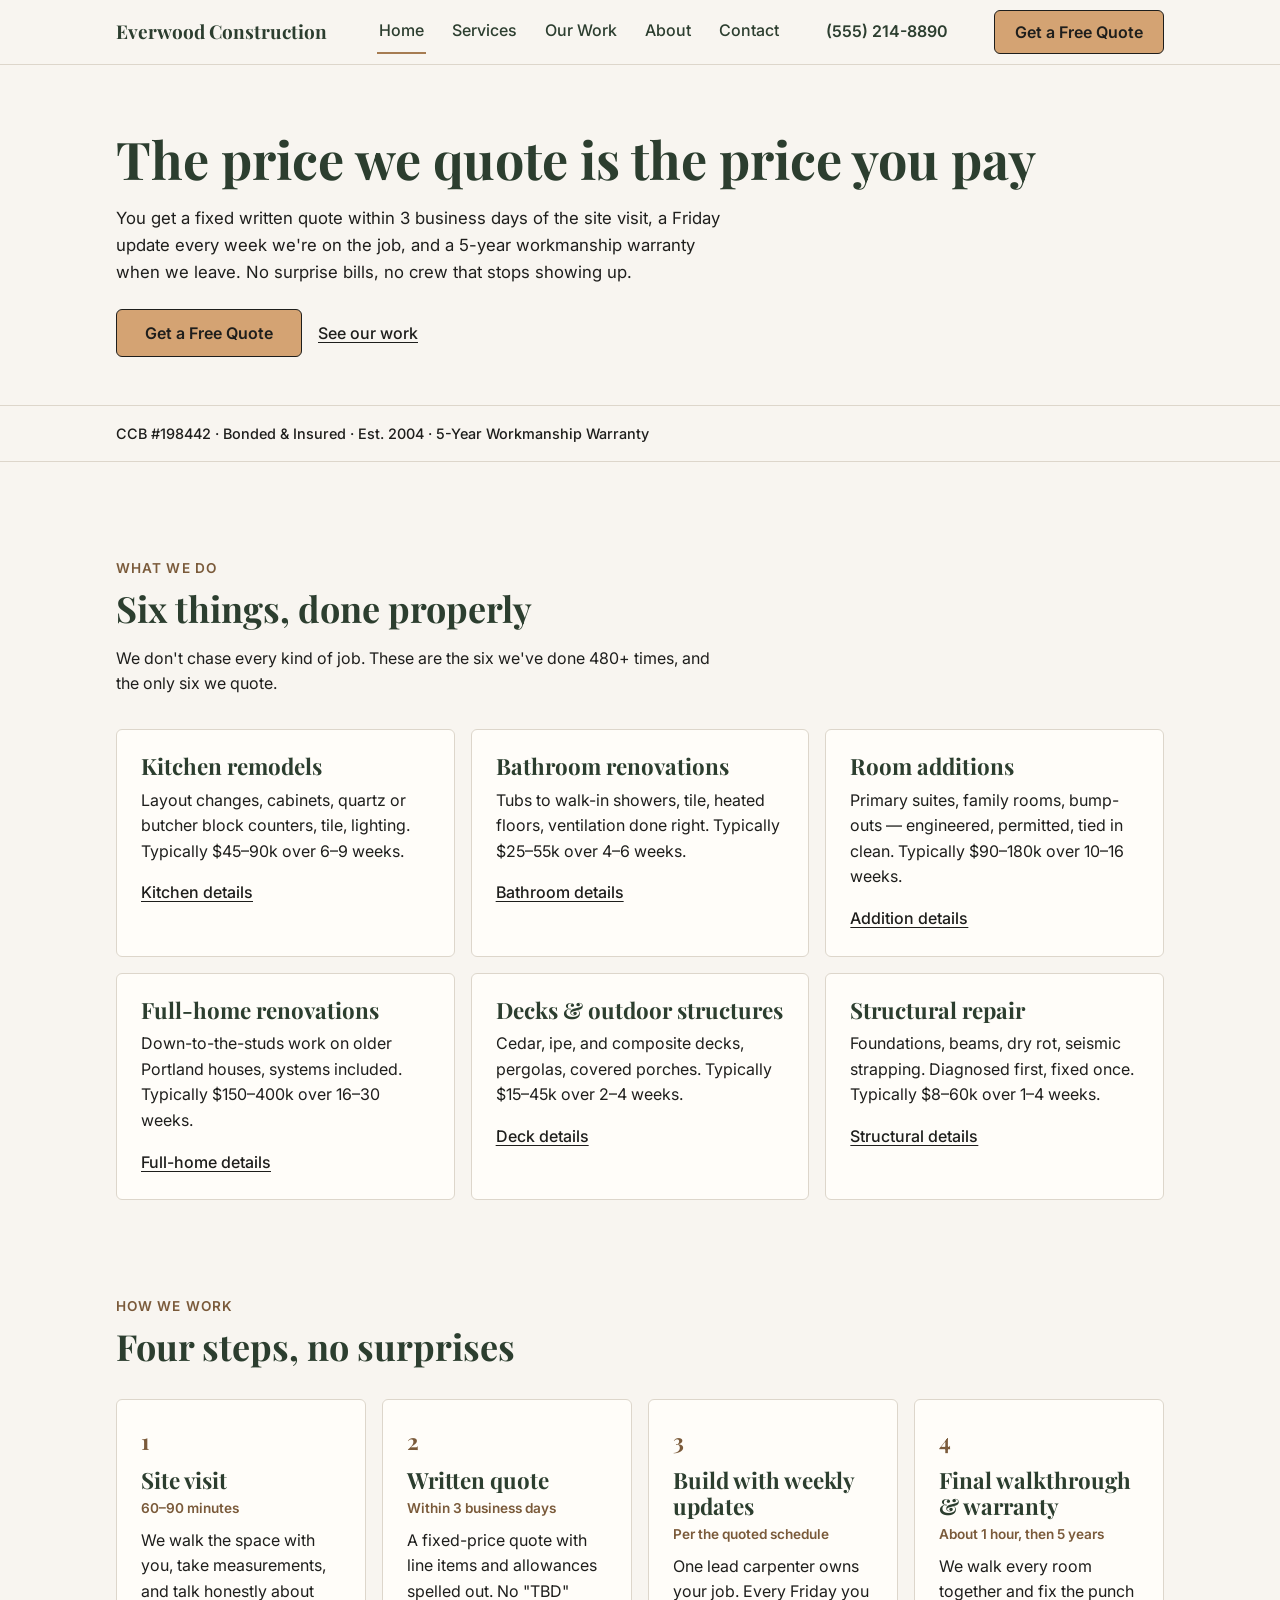
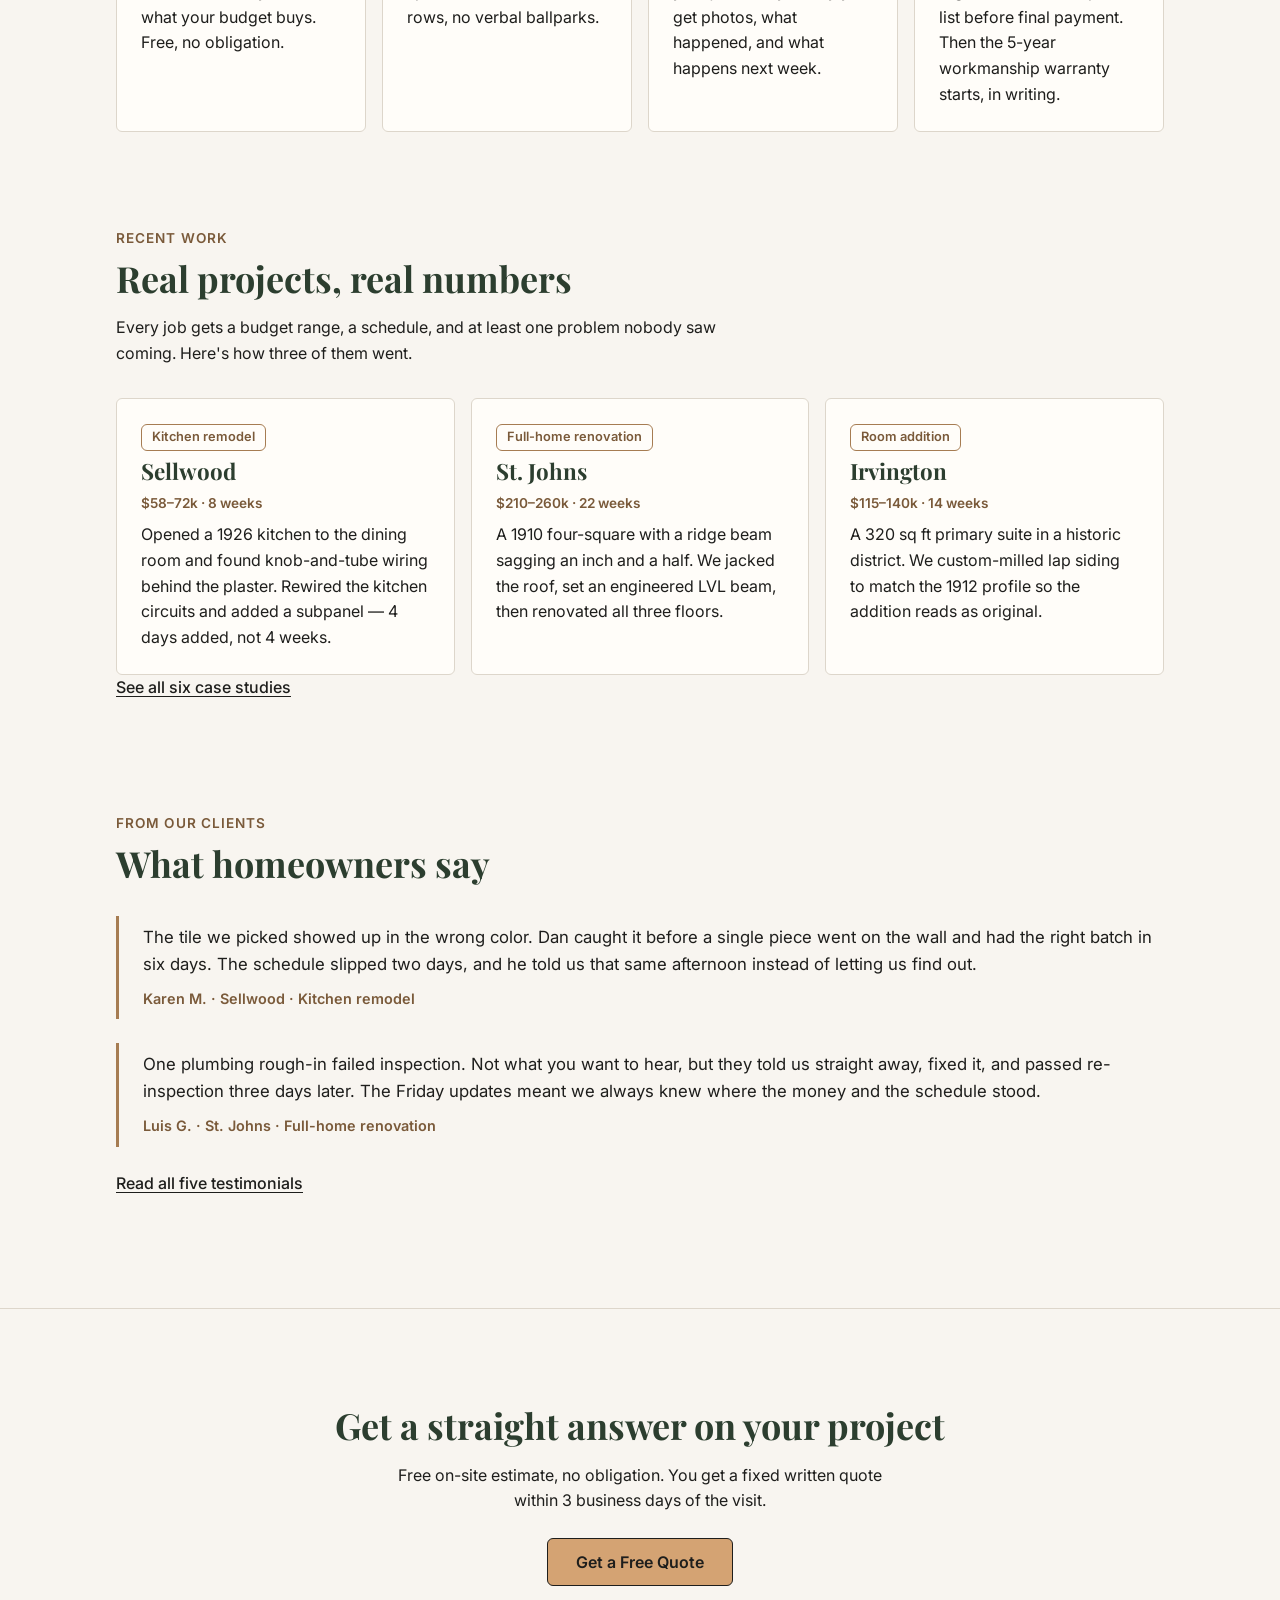
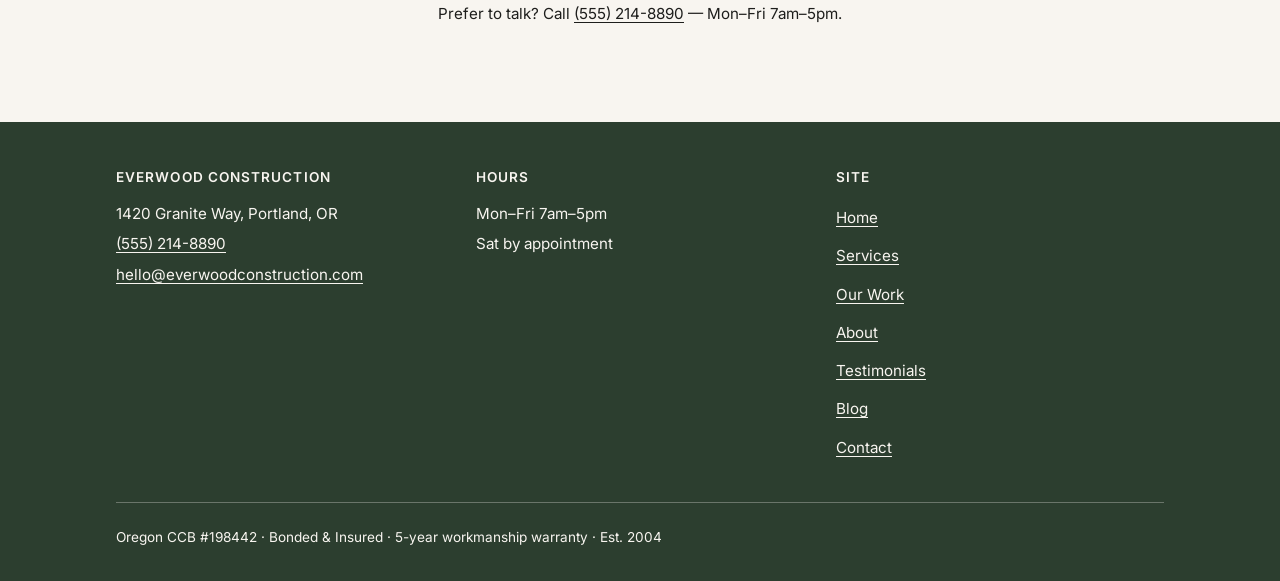
==== index.html @ 276d48b6 "Everwood Construction static site: 7 pages, design system CSS, shared JS Co-Authored-By: Claude Fabl" ====
<!DOCTYPE html>
<html lang="en">
<head>
  <meta charset="utf-8">
  <meta name="viewport" content="width=device-width, initial-scale=1">
  <title>Everwood Construction — Remodeling &amp; Renovation, Portland OR</title>
  <meta name="description" content="Everwood Construction remodels kitchens, bathrooms, and whole homes in Portland, OR. Est. 2004, CCB #198442, 480+ projects. Free on-site estimate, written quote in 3 business days.">
  <link rel="preconnect" href="https://fonts.googleapis.com">
  <link rel="preconnect" href="https://fonts.gstatic.com" crossorigin>
  <link href="https://fonts.googleapis.com/css2?family=Inter:wght@400;500;600&family=Playfair+Display:wght@700&display=swap" rel="stylesheet">
  <link rel="stylesheet" href="css/main.css">
  <script src="js/main.js" defer></script>
</head>
<body>
  <header class="site-header">
    <div class="container">
      <a class="wordmark" href="index.html" aria-label="Everwood Construction — home">
        <svg width="215" height="24" viewBox="0 0 215 24" aria-hidden="true" focusable="false"><text x="0" y="19" font-family="'Playfair Display', Georgia, serif" font-size="19" font-weight="700" fill="#2C3E2F">Everwood Construction</text></svg>
      </a>
      <nav class="main-nav" aria-label="Main">
        <a href="index.html">Home</a>
        <a href="services.html">Services</a>
        <a href="projects.html">Our Work</a>
        <a href="about.html">About</a>
        <a href="contact.html">Contact</a>
      </nav>
      <a class="header-phone" href="tel:+15552148890">(555) 214-8890</a>
      <a class="btn-primary header-cta" href="contact.html">Get a Free Quote</a>
      <button class="nav-toggle" type="button" aria-expanded="false" aria-controls="drawer" aria-label="Open menu">
        <svg width="20" height="20" viewBox="0 0 20 20" aria-hidden="true" focusable="false"><path d="M2 4h16M2 10h16M2 16h16" stroke="currentColor" stroke-width="2"/></svg>
      </button>
    </div>
    <div class="drawer" id="drawer">
      <div class="drawer-top">
        <button class="drawer-close" type="button" aria-label="Close menu">
          <svg width="20" height="20" viewBox="0 0 20 20" aria-hidden="true" focusable="false"><path d="M4 4l12 12M16 4L4 16" stroke="currentColor" stroke-width="2"/></svg>
        </button>
      </div>
      <nav aria-label="Menu">
        <a href="index.html">Home</a>
        <a href="services.html">Services</a>
        <a href="projects.html">Our Work</a>
        <a href="about.html">About</a>
        <a href="contact.html">Contact</a>
      </nav>
      <a class="drawer-phone" href="tel:+15552148890">Call (555) 214-8890</a>
    </div>
  </header>
  <main>
    <section class="hero">
      <div class="container">
        <h1>The price we quote is the price you pay</h1>
        <p>You get a fixed written quote within 3 business days of the site visit, a Friday update every week we're on the job, and a 5-year workmanship warranty when we leave. No surprise bills, no crew that stops showing up.</p>
        <div class="hero-actions">
          <a class="btn-primary" href="contact.html">Get a Free Quote</a>
          <a class="text-link" href="projects.html">See our work</a>
        </div>
      </div>
    </section>
    <div class="trust-bar">
      <div class="container">CCB #198442 · Bonded &amp; Insured · Est. 2004 · 5-Year Workmanship Warranty</div>
    </div>
    <section class="section">
      <div class="container">
        <div class="section-header">
          <span class="kicker">What we do</span>
          <h2>Six things, done properly</h2>
          <p>We don't chase every kind of job. These are the six we've done 480+ times, and the only six we quote.</p>
        </div>
        <div class="grid grid-3 fade-up">
          <div class="card">
            <h3>Kitchen remodels</h3>
            <p>Layout changes, cabinets, quartz or butcher block counters, tile, lighting. Typically $45–90k over 6–9 weeks.</p>
            <p><a class="text-link" href="services.html#kitchens">Kitchen details</a></p>
          </div>
          <div class="card">
            <h3>Bathroom renovations</h3>
            <p>Tubs to walk-in showers, tile, heated floors, ventilation done right. Typically $25–55k over 4–6 weeks.</p>
            <p><a class="text-link" href="services.html#bathrooms">Bathroom details</a></p>
          </div>
          <div class="card">
            <h3>Room additions</h3>
            <p>Primary suites, family rooms, bump-outs — engineered, permitted, tied in clean. Typically $90–180k over 10–16 weeks.</p>
            <p><a class="text-link" href="services.html#additions">Addition details</a></p>
          </div>
          <div class="card">
            <h3>Full-home renovations</h3>
            <p>Down-to-the-studs work on older Portland houses, systems included. Typically $150–400k over 16–30 weeks.</p>
            <p><a class="text-link" href="services.html#full-home">Full-home details</a></p>
          </div>
          <div class="card">
            <h3>Decks &amp; outdoor structures</h3>
            <p>Cedar, ipe, and composite decks, pergolas, covered porches. Typically $15–45k over 2–4 weeks.</p>
            <p><a class="text-link" href="services.html#decks">Deck details</a></p>
          </div>
          <div class="card">
            <h3>Structural repair</h3>
            <p>Foundations, beams, dry rot, seismic strapping. Diagnosed first, fixed once. Typically $8–60k over 1–4 weeks.</p>
            <p><a class="text-link" href="services.html#structural">Structural details</a></p>
          </div>
        </div>
      </div>
    </section>
    <section class="section">
      <div class="container">
        <div class="section-header">
          <span class="kicker">How we work</span>
          <h2>Four steps, no surprises</h2>
        </div>
        <ol class="steps fade-up">
          <li>
            <h3>Site visit</h3>
            <span class="timeframe">60–90 minutes</span>
            <p>We walk the space with you, take measurements, and talk honestly about what your budget buys. Free, no obligation.</p>
          </li>
          <li>
            <h3>Written quote</h3>
            <span class="timeframe">Within 3 business days</span>
            <p>A fixed-price quote with line items and allowances spelled out. No "TBD" rows, no verbal ballparks.</p>
          </li>
          <li>
            <h3>Build with weekly updates</h3>
            <span class="timeframe">Per the quoted schedule</span>
            <p>One lead carpenter owns your job. Every Friday you get photos, what happened, and what happens next week.</p>
          </li>
          <li>
            <h3>Final walkthrough &amp; warranty</h3>
            <span class="timeframe">About 1 hour, then 5 years</span>
            <p>We walk every room together and fix the punch list before final payment. Then the 5-year workmanship warranty starts, in writing.</p>
          </li>
        </ol>
      </div>
    </section>
    <section class="section">
      <div class="container">
        <div class="section-header">
          <span class="kicker">Recent work</span>
          <h2>Real projects, real numbers</h2>
          <p>Every job gets a budget range, a schedule, and at least one problem nobody saw coming. Here's how three of them went.</p>
        </div>
        <div class="grid grid-3 fade-up">
          <div class="card">
            <span class="tag">Kitchen remodel</span>
            <h3>Sellwood</h3>
            <p class="meta">$58–72k · 8 weeks</p>
            <p>Opened a 1926 kitchen to the dining room and found knob-and-tube wiring behind the plaster. Rewired the kitchen circuits and added a subpanel — 4 days added, not 4 weeks.</p>
          </div>
          <div class="card">
            <span class="tag">Full-home renovation</span>
            <h3>St. Johns</h3>
            <p class="meta">$210–260k · 22 weeks</p>
            <p>A 1910 four-square with a ridge beam sagging an inch and a half. We jacked the roof, set an engineered LVL beam, then renovated all three floors.</p>
          </div>
          <div class="card">
            <span class="tag">Room addition</span>
            <h3>Irvington</h3>
            <p class="meta">$115–140k · 14 weeks</p>
            <p>A 320 sq ft primary suite in a historic district. We custom-milled lap siding to match the 1912 profile so the addition reads as original.</p>
          </div>
        </div>
        <p><a class="text-link" href="projects.html">See all six case studies</a></p>
      </div>
    </section>
    <section class="section">
      <div class="container">
        <div class="section-header">
          <span class="kicker">From our clients</span>
          <h2>What homeowners say</h2>
        </div>
        <div class="fade-up">
          <div class="testimonial">
            <blockquote>The tile we picked showed up in the wrong color. Dan caught it before a single piece went on the wall and had the right batch in six days. The schedule slipped two days, and he told us that same afternoon instead of letting us find out.</blockquote>
            <cite>Karen M. · Sellwood · Kitchen remodel</cite>
          </div>
          <div class="testimonial">
            <blockquote>One plumbing rough-in failed inspection. Not what you want to hear, but they told us straight away, fixed it, and passed re-inspection three days later. The Friday updates meant we always knew where the money and the schedule stood.</blockquote>
            <cite>Luis G. · St. Johns · Full-home renovation</cite>
          </div>
        </div>
        <p><a class="text-link" href="testimonials.html">Read all five testimonials</a></p>
      </div>
    </section>
    <section class="quote-cta">
      <div class="container">
        <h2>Get a straight answer on your project</h2>
        <p>Free on-site estimate, no obligation. You get a fixed written quote within 3 business days of the visit.</p>
        <a class="btn-primary" href="contact.html">Get a Free Quote</a>
        <span class="phone-alt">Prefer to talk? Call <a href="tel:+15552148890">(555) 214-8890</a> — Mon–Fri 7am–5pm.</span>
      </div>
    </section>
  </main>
  <div class="action-bar">
    <a href="tel:+15552148890">Call (555) 214-8890</a>
    <a href="contact.html">Free Quote</a>
  </div>
  <footer class="site-footer">
    <div class="container">
      <div class="footer-grid">
        <div>
          <h2>Everwood Construction</h2>
          <ul>
            <li>1420 Granite Way, Portland, OR</li>
            <li><a href="tel:+15552148890">(555) 214-8890</a></li>
            <li><a href="mailto:hello@everwoodconstruction.com">hello@everwoodconstruction.com</a></li>
          </ul>
        </div>
        <div>
          <h2>Hours</h2>
          <ul>
            <li>Mon–Fri 7am–5pm</li>
            <li>Sat by appointment</li>
          </ul>
        </div>
        <nav aria-label="Footer">
          <h2>Site</h2>
          <ul>
            <li><a href="index.html">Home</a></li>
            <li><a href="services.html">Services</a></li>
            <li><a href="projects.html">Our Work</a></li>
            <li><a href="about.html">About</a></li>
            <li><a href="testimonials.html">Testimonials</a></li>
            <li><a href="blog.html">Blog</a></li>
            <li><a href="contact.html">Contact</a></li>
          </ul>
        </nav>
      </div>
      <div class="footer-legal">
        <p>Oregon CCB #198442 · Bonded &amp; Insured · 5-year workmanship warranty · Est. 2004</p>
      </div>
    </div>
  </footer>
</body>
</html>
---- css/main.css ----
/* Everwood Construction — design system
   Mobile-first. Base styles target small screens; min-width queries enhance upward. */

:root {
  --bg: #F8F5F0;
  --ink: #1E1E1C;
  --green: #2C3E2F;
  --sand: #D4A373;        /* primary CTA button only */
  --taupe: #A67C52;       /* small accents: rules, tags, hover */
  --taupe-dark: #7A5A3A;  /* taupe darkened for text-size accents (4.5:1 on bg) */
  --line: #DDD6CB;

  --space-1: 8px;
  --space-2: 16px;
  --space-3: 24px;
  --space-4: 32px;
  --space-5: 40px;
  --space-6: 48px;
  --space-7: 64px;
  --space-8: 96px;

  --font-body: "Inter", -apple-system, BlinkMacSystemFont, "Segoe UI", Roboto, Arial, sans-serif;
  --font-head: "Playfair Display", Georgia, "Times New Roman", serif;

  --max-width: 1080px;
  --header-h: 64px;
  --actionbar-h: 56px;
  --radius: 6px;
}

*,
*::before,
*::after { box-sizing: border-box; }

html {
  -webkit-text-size-adjust: 100%;
}

body {
  margin: 0;
  background: var(--bg);
  color: var(--ink);
  font-family: var(--font-body);
  font-size: 1rem;
  line-height: 1.6;
  /* Reserve space for the mobile action bar so it never covers content. */
  padding-bottom: var(--actionbar-h);
}

h1, h2, h3 {
  font-family: var(--font-head);
  font-weight: 700;
  color: var(--green);
  line-height: 1.15;
  margin: 0 0 var(--space-2);
}

h1 { font-size: clamp(1.9rem, 5.5vw + 0.5rem, 3.25rem); }
h2 { font-size: clamp(1.5rem, 3vw + 0.5rem, 2.25rem); }
h3 { font-size: clamp(1.15rem, 1.5vw + 0.5rem, 1.4rem); }

p { margin: 0 0 var(--space-2); }

a {
  color: var(--ink);
  text-decoration: underline;
  text-underline-offset: 3px;
}

a:hover { color: var(--taupe-dark); }

:focus-visible {
  outline: 3px solid var(--green);
  outline-offset: 2px;
}

ul { margin: 0 0 var(--space-2); padding-left: 1.2em; }

/* ---------- Layout ---------- */

.container {
  max-width: var(--max-width);
  margin: 0 auto;
  padding: 0 var(--space-2);
}

.section {
  padding: var(--space-7) 0;
}

.section + .section { padding-top: 0; }

.section-header {
  margin-bottom: var(--space-4);
}

.section-header .kicker {
  display: block;
  font-size: 0.85rem;
  font-weight: 600;
  letter-spacing: 0.08em;
  text-transform: uppercase;
  color: var(--taupe-dark);
  margin-bottom: var(--space-1);
}

.section-header p {
  max-width: 60ch;
  margin-bottom: 0;
}

.page-intro {
  padding: var(--space-6) 0 var(--space-5);
  border-bottom: 1px solid var(--line);
}

.page-intro p {
  margin: 0;
  max-width: 60ch;
}

/* ---------- Buttons & links ---------- */

/* The one primary CTA style sitewide. Sand appears here and nowhere else. */
.btn-primary {
  display: inline-block;
  background: var(--sand);
  color: var(--ink);
  font-family: var(--font-body);
  font-size: 1rem;
  font-weight: 600;
  line-height: 1;
  text-decoration: none;
  border: 1px solid var(--ink);
  border-radius: var(--radius);
  padding: 15px 28px;
  white-space: nowrap;
  cursor: pointer;
}

.btn-primary:hover {
  color: var(--ink);
  filter: brightness(0.94);
}

/* Secondary actions are plain underlined text links. */
.text-link {
  font-weight: 500;
  text-decoration: underline;
  text-underline-offset: 3px;
}

/* ---------- Header ---------- */

.site-header {
  position: sticky;
  top: 0;
  z-index: 40;
  background: var(--bg);
  border-bottom: 1px solid var(--line);
}

.site-header .container {
  display: flex;
  align-items: center;
  justify-content: space-between;
  gap: var(--space-2);
  min-height: var(--header-h);
}

.wordmark {
  display: inline-flex;
  align-items: center;
  min-height: 44px;
  text-decoration: none;
}

.wordmark svg { display: block; width: 172px; height: auto; }

.header-phone { display: none; }

.header-cta { display: none; }

.main-nav { display: none; }

.nav-toggle {
  display: inline-flex;
  align-items: center;
  justify-content: center;
  width: 44px;
  height: 44px;
  background: none;
  border: 1px solid var(--line);
  border-radius: var(--radius);
  cursor: pointer;
  color: var(--green);
}

/* ---------- Mobile drawer ---------- */

.drawer {
  position: fixed;
  inset: 0;
  z-index: 50;
  background: var(--green);
  display: flex;
  flex-direction: column;
  padding: var(--space-3) var(--space-2);
  transform: translateX(100%);
  transition: transform 0.25s ease;
  visibility: hidden;
}

.drawer.open {
  transform: translateX(0);
  visibility: visible;
}

.drawer-top {
  display: flex;
  justify-content: flex-end;
}

.drawer-close {
  display: inline-flex;
  align-items: center;
  justify-content: center;
  width: 44px;
  height: 44px;
  background: none;
  border: 1px solid rgba(248, 245, 240, 0.4);
  border-radius: var(--radius);
  color: var(--bg);
  cursor: pointer;
}

.drawer nav {
  flex: 1;
  display: flex;
  flex-direction: column;
  justify-content: center;
  gap: var(--space-1);
}

.drawer nav a {
  color: var(--bg);
  font-family: var(--font-head);
  font-size: 1.5rem;
  text-decoration: none;
  padding: var(--space-1) 0;
  min-height: 44px;
  display: flex;
  align-items: center;
}

.drawer nav a[aria-current="page"] {
  text-decoration: underline;
  text-underline-offset: 6px;
}

.drawer-phone {
  color: var(--bg);
  font-weight: 600;
  text-decoration: none;
  padding: var(--space-2) 0;
  min-height: 44px;
  display: flex;
  align-items: center;
  border-top: 1px solid rgba(248, 245, 240, 0.3);
}

/* ---------- Sticky bottom action bar (mobile only) ---------- */

.action-bar {
  position: fixed;
  left: 0;
  right: 0;
  bottom: 0;
  z-index: 40;
  height: var(--actionbar-h);
  display: flex;
  background: var(--green);
  border-top: 1px solid var(--line);
}

.action-bar a {
  flex: 1;
  display: flex;
  align-items: center;
  justify-content: center;
  gap: 8px;
  color: var(--bg);
  font-weight: 600;
  text-decoration: none;
  min-height: 44px;
}

.action-bar a + a {
  border-left: 1px solid rgba(248, 245, 240, 0.3);
}

/* ---------- Hero ---------- */

.hero {
  padding: var(--space-5) 0 var(--space-4);
}

.hero p {
  max-width: 55ch;
  font-size: 1.05rem;
  margin-bottom: var(--space-3);
}

.hero-actions {
  display: flex;
  flex-wrap: wrap;
  align-items: center;
  gap: var(--space-2);
}

.trust-bar {
  border-top: 1px solid var(--line);
  border-bottom: 1px solid var(--line);
  padding: var(--space-2) 0;
  font-size: 0.9rem;
  font-weight: 500;
}

/* ---------- Cards & grids ---------- */

.grid {
  display: grid;
  gap: var(--space-2);
  grid-template-columns: 1fr;
}

.card {
  background: #FFFDF9;
  border: 1px solid var(--line);
  border-radius: var(--radius);
  padding: var(--space-3);
}

.card h3 { margin-bottom: var(--space-1); }

.card h2 {
  font-size: clamp(1.15rem, 1.5vw + 0.5rem, 1.4rem);
  margin-bottom: var(--space-1);
}

.card p:last-child { margin-bottom: 0; }

.card .meta {
  font-size: 0.85rem;
  font-weight: 600;
  color: var(--taupe-dark);
  margin-bottom: var(--space-1);
}

.tag {
  display: inline-block;
  font-size: 0.8rem;
  font-weight: 600;
  color: var(--taupe-dark);
  border: 1px solid var(--taupe);
  border-radius: var(--radius);
  padding: 2px 10px;
  margin-bottom: var(--space-1);
}

/* ---------- Steps (How We Work) ---------- */

.steps {
  list-style: none;
  padding: 0;
  margin: 0;
  display: grid;
  gap: var(--space-2);
  counter-reset: step;
}

.steps li {
  counter-increment: step;
  border: 1px solid var(--line);
  border-radius: var(--radius);
  padding: var(--space-3);
  background: #FFFDF9;
}

.steps li::before {
  content: counter(step);
  display: block;
  font-family: var(--font-head);
  font-size: 1.4rem;
  font-weight: 700;
  color: var(--taupe-dark);
  margin-bottom: var(--space-1);
}

.steps h3 { margin-bottom: 4px; }

.steps .timeframe {
  font-size: 0.85rem;
  font-weight: 600;
  color: var(--taupe-dark);
  display: block;
  margin-bottom: var(--space-1);
}

.steps p:last-child { margin-bottom: 0; }

/* ---------- Testimonials ---------- */

.testimonial {
  border-left: 3px solid var(--taupe);
  padding: var(--space-1) 0 var(--space-1) var(--space-3);
  margin: 0 0 var(--space-3);
}

.testimonial blockquote {
  margin: 0 0 var(--space-1);
  font-size: 1.05rem;
}

.testimonial cite {
  font-style: normal;
  font-size: 0.9rem;
  font-weight: 600;
  color: var(--taupe-dark);
}

/* ---------- FAQ ---------- */

.faq details {
  border: 1px solid var(--line);
  border-radius: var(--radius);
  background: #FFFDF9;
  margin-bottom: var(--space-1);
}

.faq summary {
  cursor: pointer;
  font-weight: 600;
  padding: var(--space-2) var(--space-3);
  min-height: 44px;
  list-style-position: outside;
}

.faq summary:hover { color: var(--taupe-dark); }

.faq details > div {
  padding: 0 var(--space-3) var(--space-2);
}

.faq details > div p:last-child { margin-bottom: 0; }

/* ---------- Forms ---------- */

.form-field {
  margin-bottom: var(--space-3);
}

.form-field label {
  display: block;
  font-weight: 600;
  margin-bottom: 6px;
}

.form-field input,
.form-field select,
.form-field textarea {
  width: 100%;
  font-family: var(--font-body);
  font-size: 1rem; /* ≥16px so iOS never auto-zooms */
  color: var(--ink);
  background: #FFFDF9;
  border: 1px solid var(--line);
  border-radius: var(--radius);
  padding: 12px;
  min-height: 44px;
}

.form-field textarea { min-height: 140px; resize: vertical; }

.form-field .error {
  display: none;
  color: #8A2B1D;
  font-size: 0.9rem;
  font-weight: 500;
  margin-top: 4px;
}

.form-field.invalid .error { display: block; }

.form-field.invalid input,
.form-field.invalid select,
.form-field.invalid textarea {
  border-color: #8A2B1D;
}

.form-confirmation {
  border: 1px solid var(--green);
  border-radius: var(--radius);
  background: #FFFDF9;
  padding: var(--space-4);
}

.form-confirmation h3 { margin-bottom: var(--space-1); }
.form-confirmation p:last-child { margin-bottom: 0; }

/* ---------- Quote CTA block ---------- */

.quote-cta {
  border-top: 1px solid var(--line);
  padding: var(--space-7) 0;
  text-align: center;
}

.quote-cta p {
  max-width: 50ch;
  margin: 0 auto var(--space-3);
}

.quote-cta .phone-alt {
  display: block;
  margin-top: var(--space-2);
  font-size: 0.95rem;
}

/* ---------- Footer ---------- */

.site-footer {
  background: var(--green);
  color: var(--bg);
  padding: var(--space-6) 0 var(--space-4);
  font-size: 0.95rem;
}

.site-footer a {
  color: var(--bg);
}

.site-footer a:hover { opacity: 0.85; }

.footer-grid {
  display: grid;
  gap: var(--space-4);
  grid-template-columns: 1fr;
  margin-bottom: var(--space-4);
}

.site-footer h2 {
  color: var(--bg);
  font-family: var(--font-body);
  font-size: 0.85rem;
  font-weight: 600;
  letter-spacing: 0.08em;
  text-transform: uppercase;
  margin-bottom: var(--space-2);
}

.site-footer ul {
  list-style: none;
  padding: 0;
  margin: 0;
}

.site-footer li { margin-bottom: 6px; }

.site-footer nav a {
  display: inline-flex;
  align-items: center;
  min-height: 32px;
  padding: 4px 0;
}

.footer-legal {
  border-top: 1px solid rgba(248, 245, 240, 0.3);
  padding-top: var(--space-3);
  font-size: 0.85rem;
}

.footer-legal p { margin: 0; }

/* ---------- Blog articles ---------- */

.post {
  border-top: 1px solid var(--line);
  padding: var(--space-6) 0;
  max-width: 68ch;
}

.post:first-of-type { border-top: none; }

.post .post-date {
  font-size: 0.85rem;
  font-weight: 600;
  color: var(--taupe-dark);
  display: block;
  margin-bottom: var(--space-1);
}

/* ---------- Fade-up animation (the one animation) ---------- */

@media (prefers-reduced-motion: no-preference) {
  .fade-up {
    opacity: 0;
    transform: translateY(16px);
    transition: opacity 0.5s ease, transform 0.5s ease;
  }

  .fade-up.visible {
    opacity: 1;
    transform: none;
  }
}

@media (prefers-reduced-motion: reduce) {
  .drawer { transition: none; }
}

/* ---------- Tablet and up ---------- */

@media (min-width: 768px) {
  body { padding-bottom: 0; }

  .action-bar { display: none; }

  .nav-toggle { display: none; }

  .main-nav {
    display: flex;
    align-items: center;
    gap: var(--space-2);
  }

  .main-nav a {
    color: var(--green);
    font-weight: 500;
    text-decoration: none;
    white-space: nowrap;
    display: inline-flex;
    align-items: center;
    min-height: 44px;
    padding: 0 2px;
    border-bottom: 2px solid transparent;
  }

  .main-nav a:hover {
    color: var(--taupe-dark);
  }

  .main-nav a[aria-current="page"] {
    border-bottom-color: var(--taupe);
  }

  .header-cta { display: inline-block; padding: 13px 20px; }

  .grid-2 { grid-template-columns: repeat(2, 1fr); }
  .grid-3 { grid-template-columns: repeat(3, 1fr); }

  .steps { grid-template-columns: repeat(2, 1fr); }

  .footer-grid { grid-template-columns: repeat(3, 1fr); }

  .hero { padding: var(--space-7) 0 var(--space-6); }
}

/* ---------- Desktop ---------- */

@media (min-width: 1080px) {
  .section { padding: var(--space-8) 0; }

  .section + .section { padding-top: 0; }

  .header-phone {
    display: inline-flex;
    align-items: center;
    min-height: 44px;
    color: var(--green);
    font-weight: 600;
    text-decoration: none;
    white-space: nowrap;
  }

  .wordmark svg { width: 215px; }

  .main-nav { gap: var(--space-3); }

  .steps { grid-template-columns: repeat(4, 1fr); }

  .quote-cta { padding: var(--space-8) 0; }
}
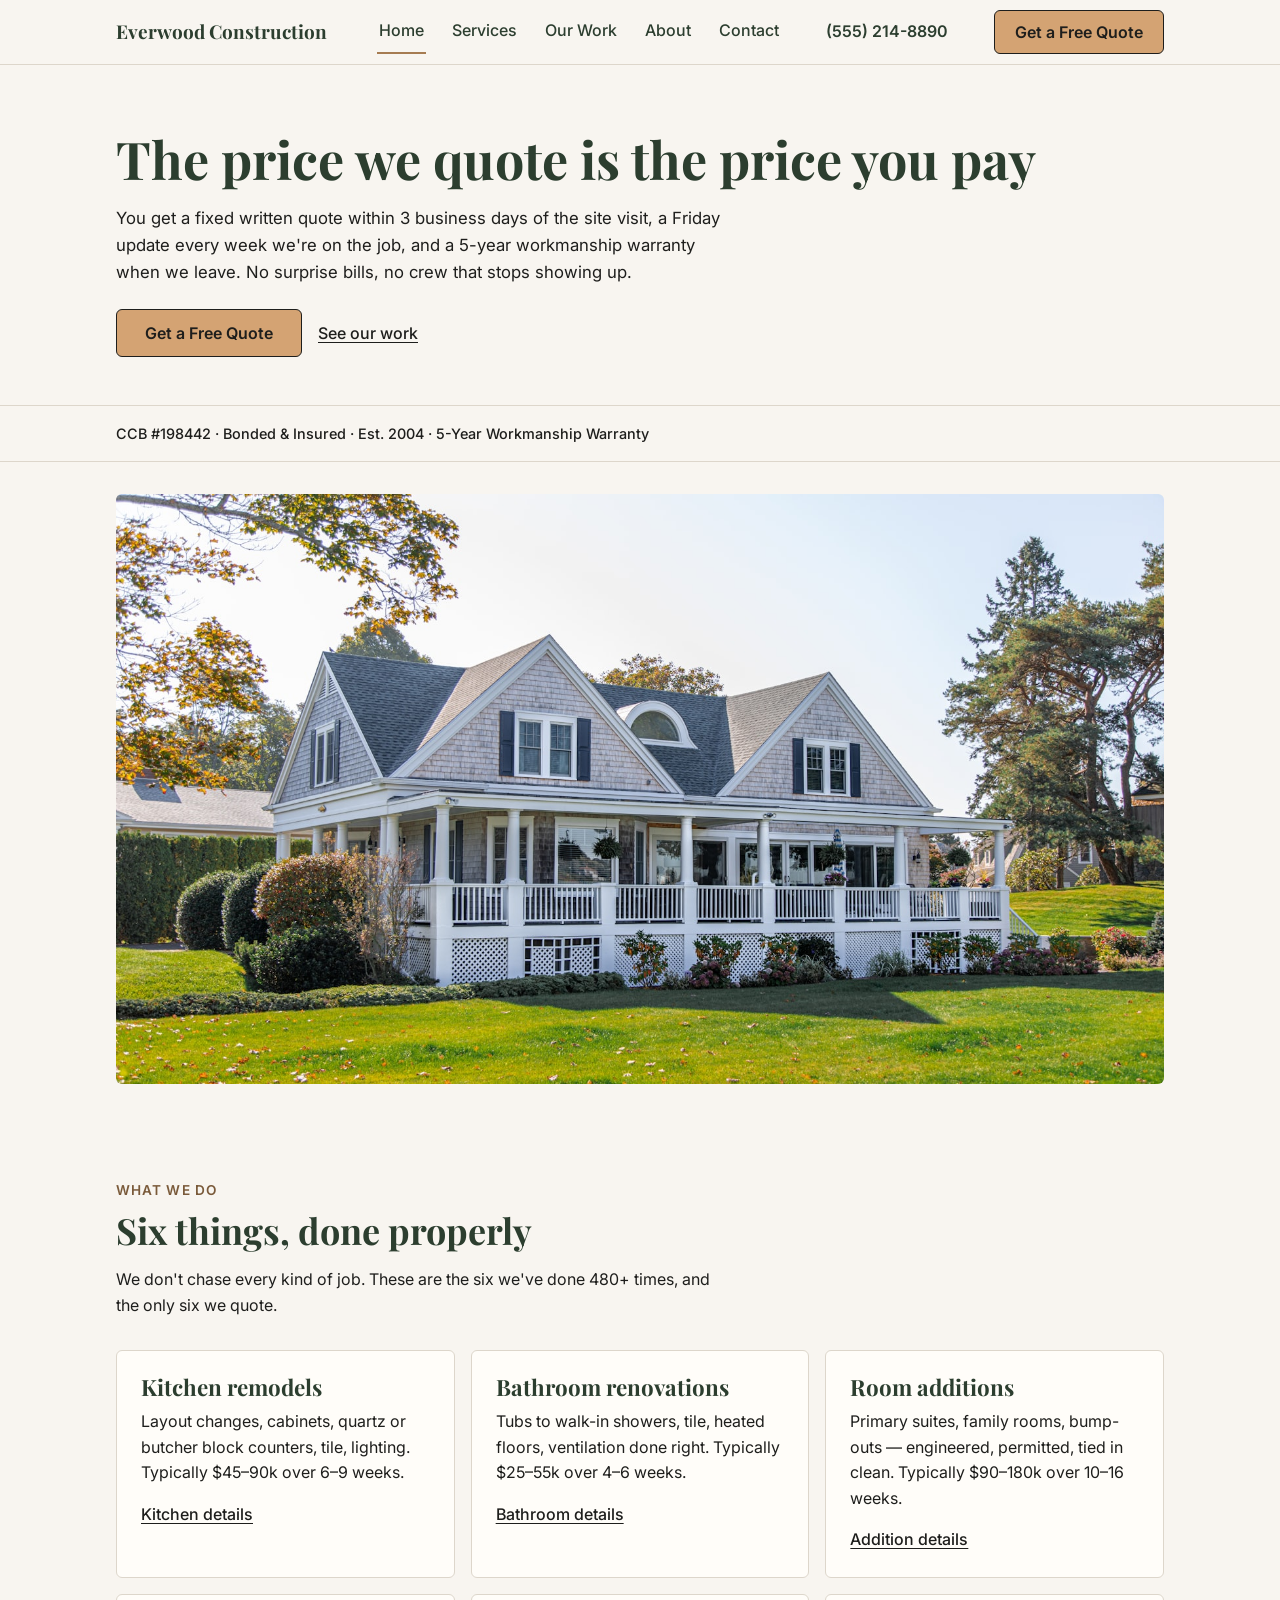
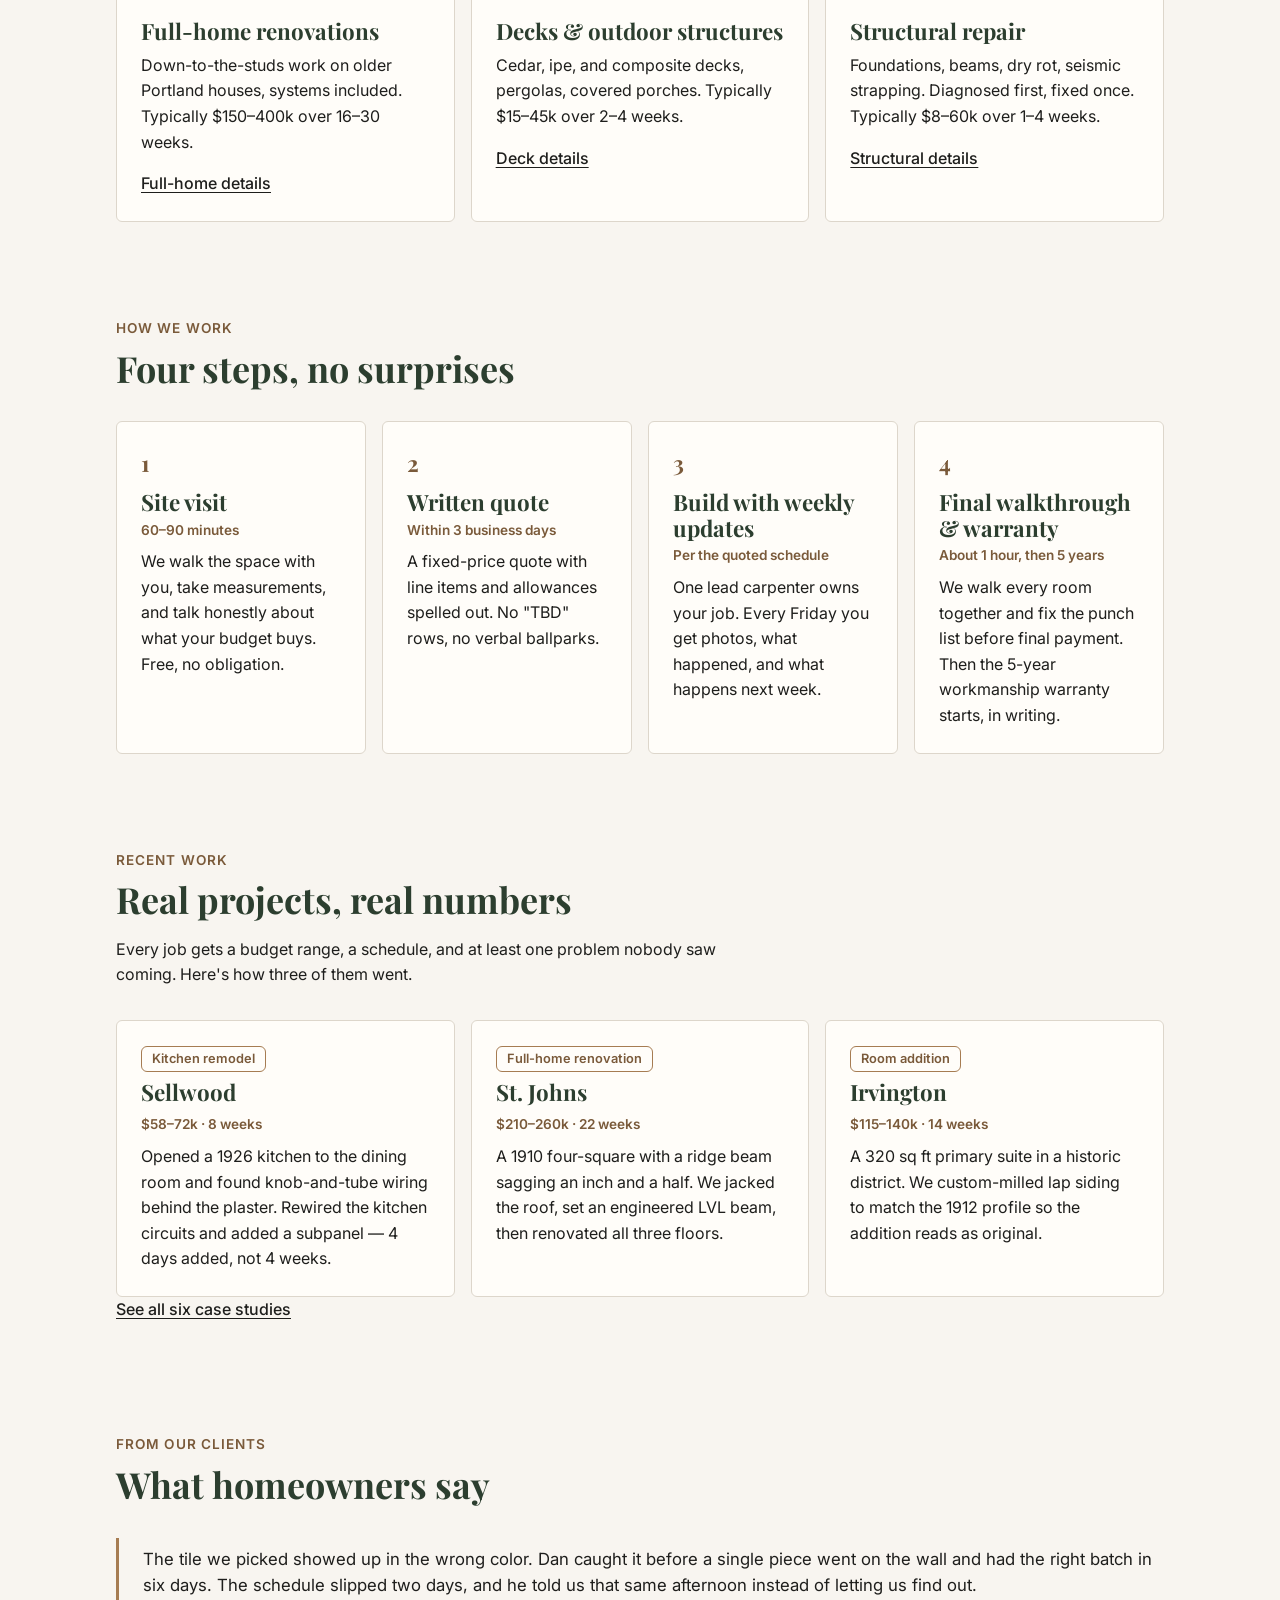
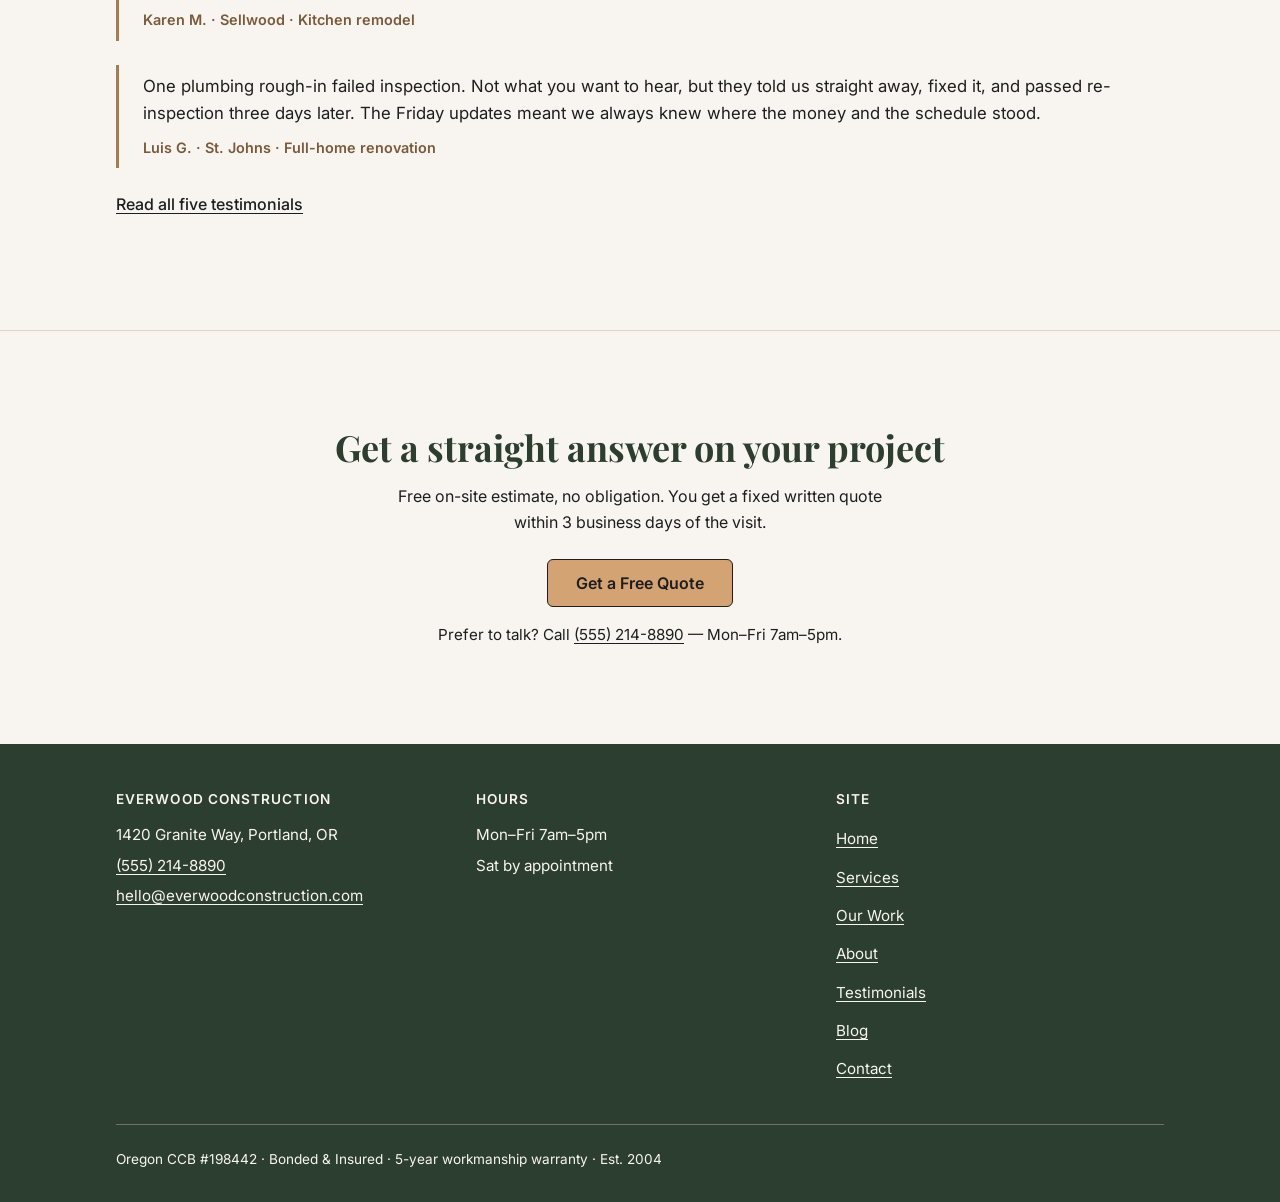
==== commit 24a833c4: "Add hero rewrite and sitewide photography from Unsplash Anxiety-led hero copy on Home; 14 local imag" ====
--- a/index.html
+++ b/index.html
@@ -60,6 +60,11 @@
     <div class="trust-bar">
       <div class="container">CCB #198442 · Bonded &amp; Insured · Est. 2004 · 5-Year Workmanship Warranty</div>
     </div>
+    <div class="hero-figure">
+      <div class="container">
+        <img src="assets/images/hero.jpg" alt="Two-story shingled home with a white wraparound porch and landscaped front yard" width="1600" height="900">
+      </div>
+    </div>
     <section class="section">
       <div class="container">
         <div class="section-header">
--- a/css/main.css
+++ b/css/main.css
@@ -366,6 +366,33 @@
   border-radius: var(--radius);
   padding: 2px 10px;
   margin-bottom: var(--space-1);
+}
+
+/* ---------- Images ---------- */
+
+.card-img {
+  display: block;
+  width: 100%;
+  height: auto;
+  border-radius: var(--radius);
+  margin-bottom: var(--space-2);
+}
+
+.hero-figure {
+  padding-top: var(--space-4);
+}
+
+.hero-figure img,
+.content-img {
+  display: block;
+  width: 100%;
+  height: auto;
+  border-radius: var(--radius);
+}
+
+.content-img {
+  max-width: 68ch;
+  margin-bottom: var(--space-3);
 }
 
 /* ---------- Steps (How We Work) ---------- */
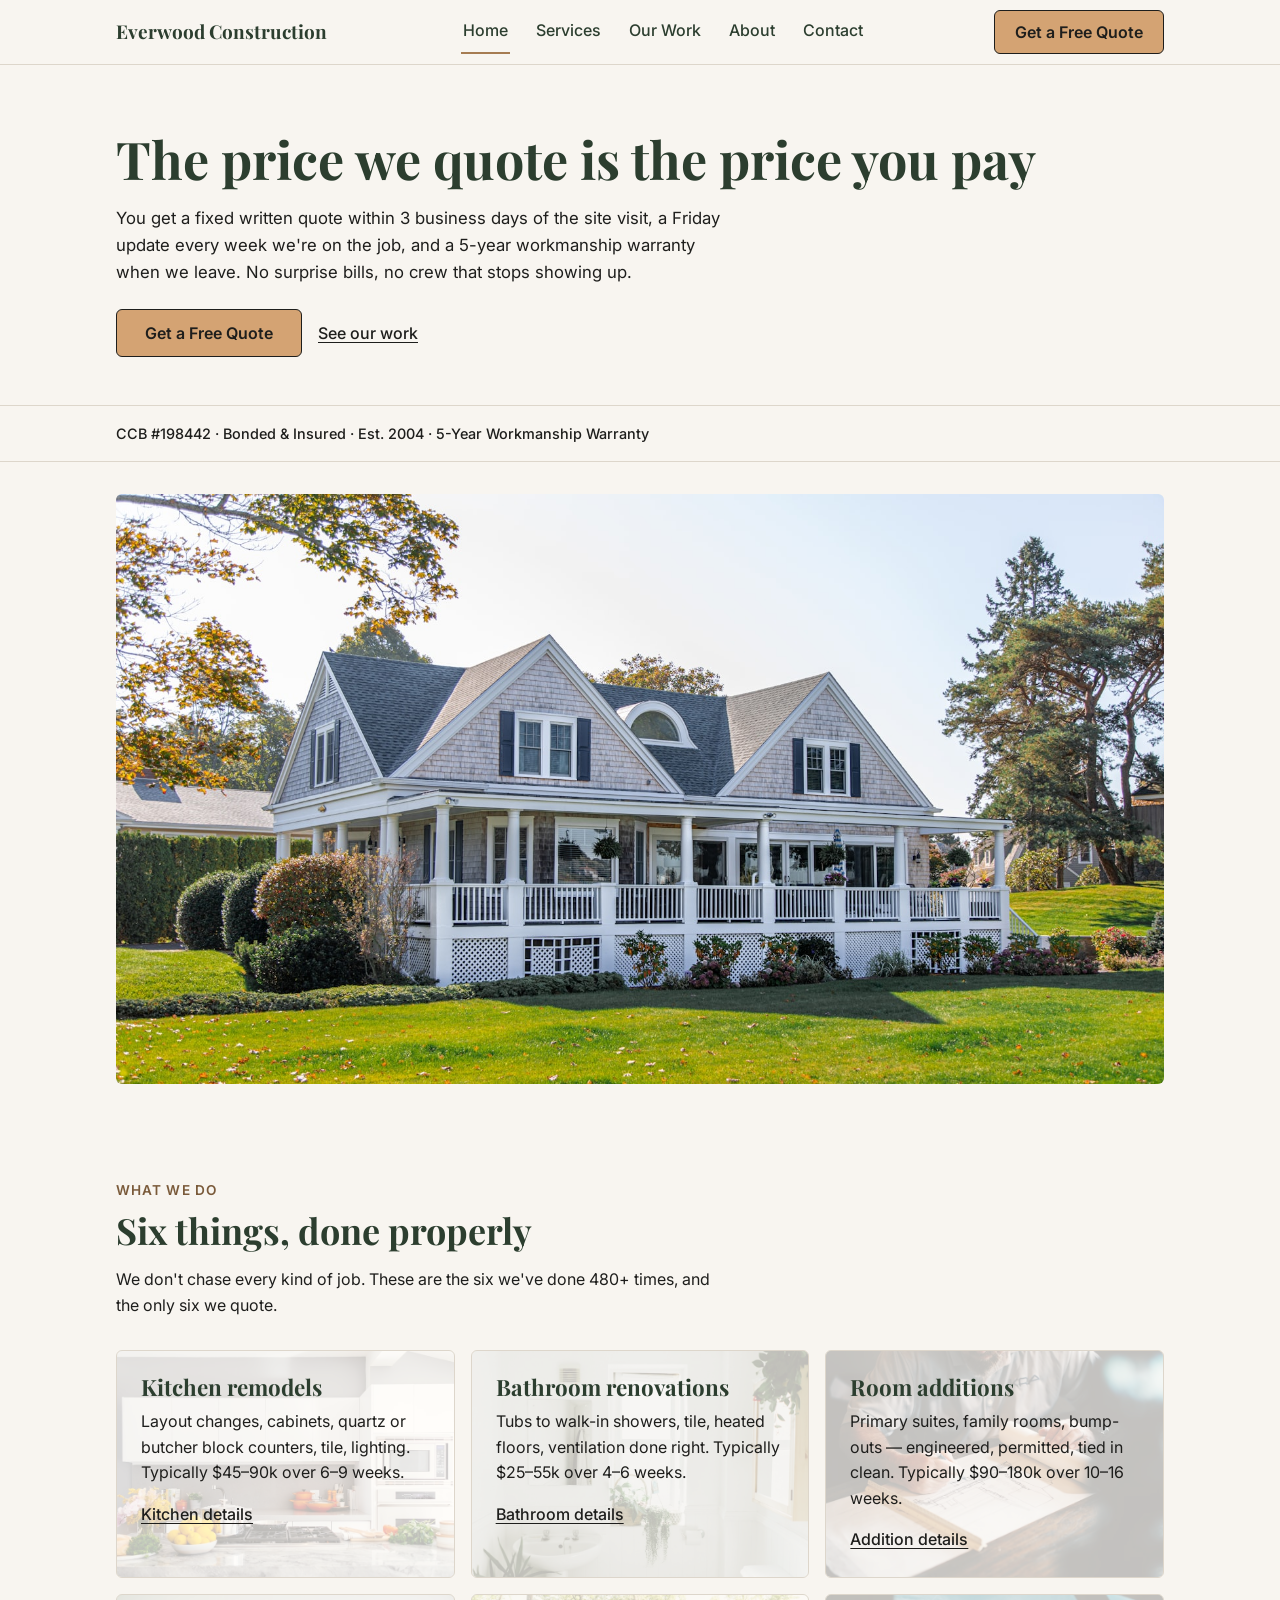
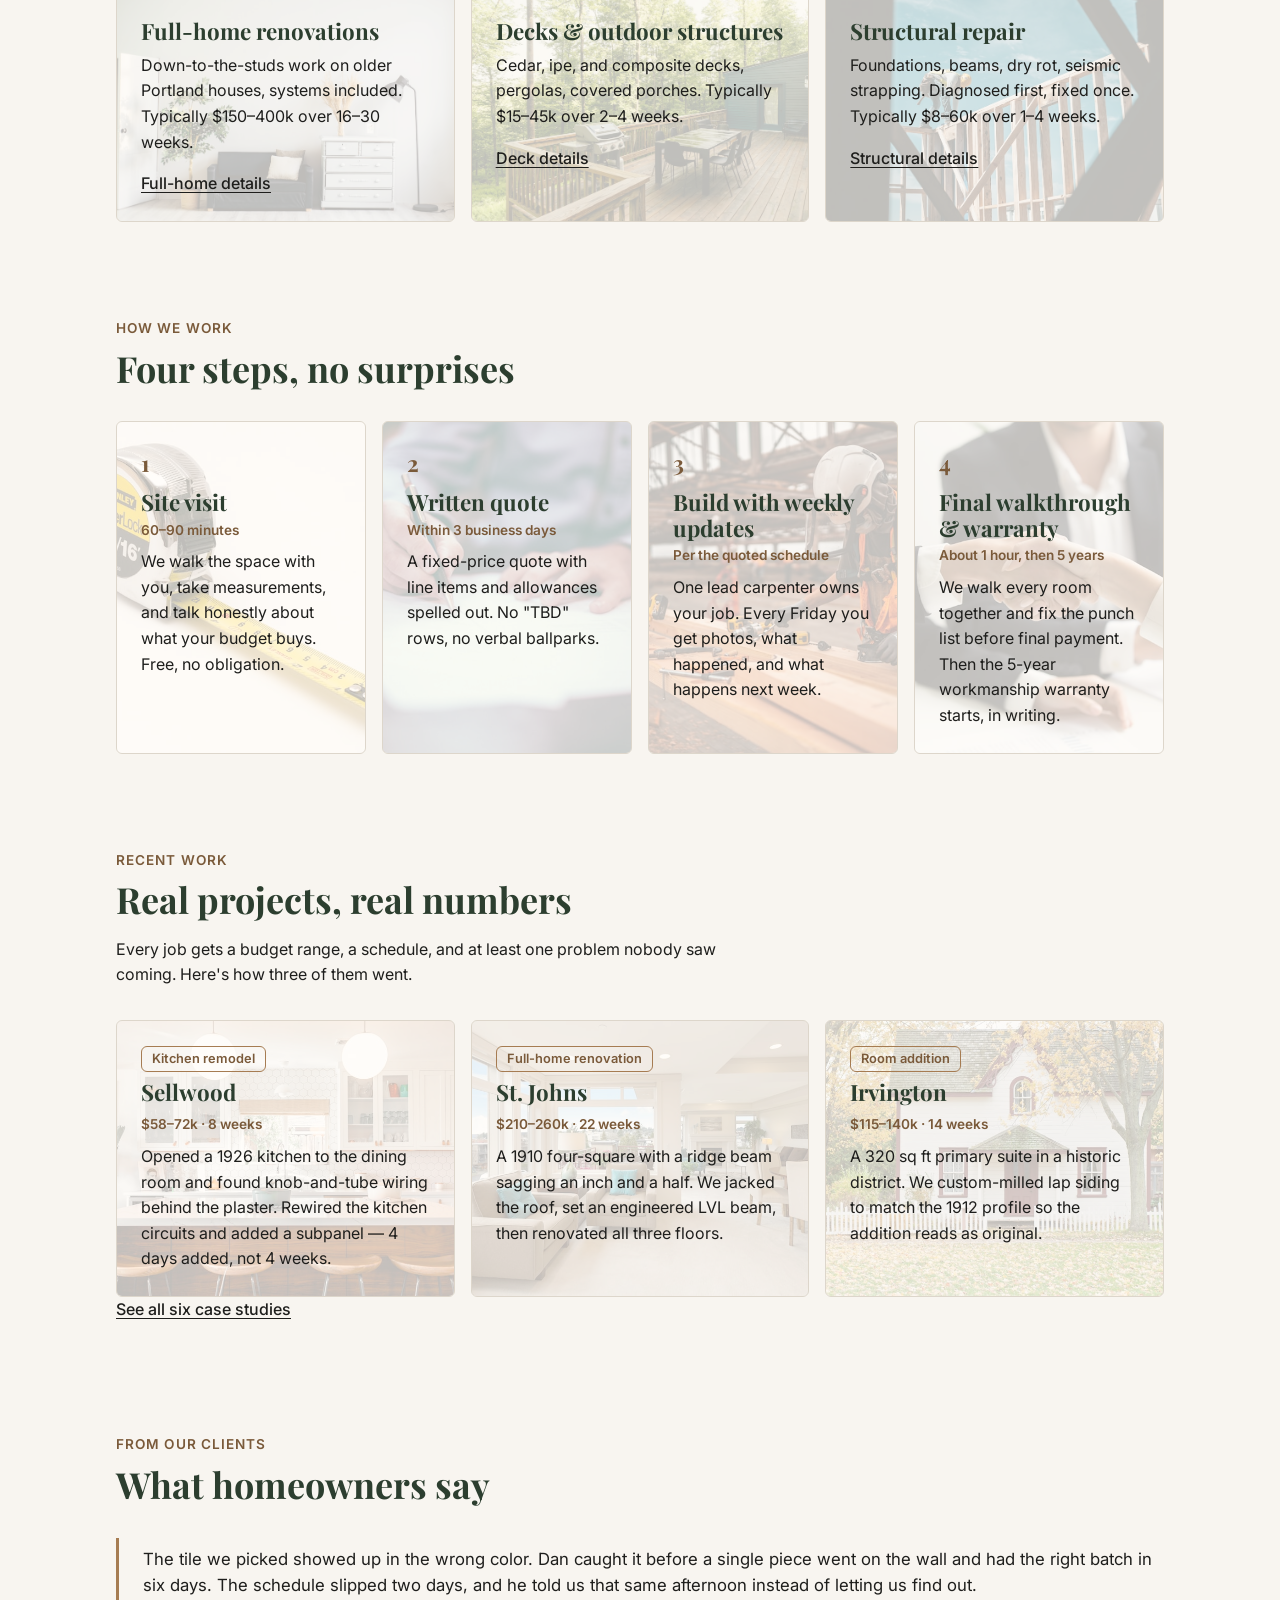
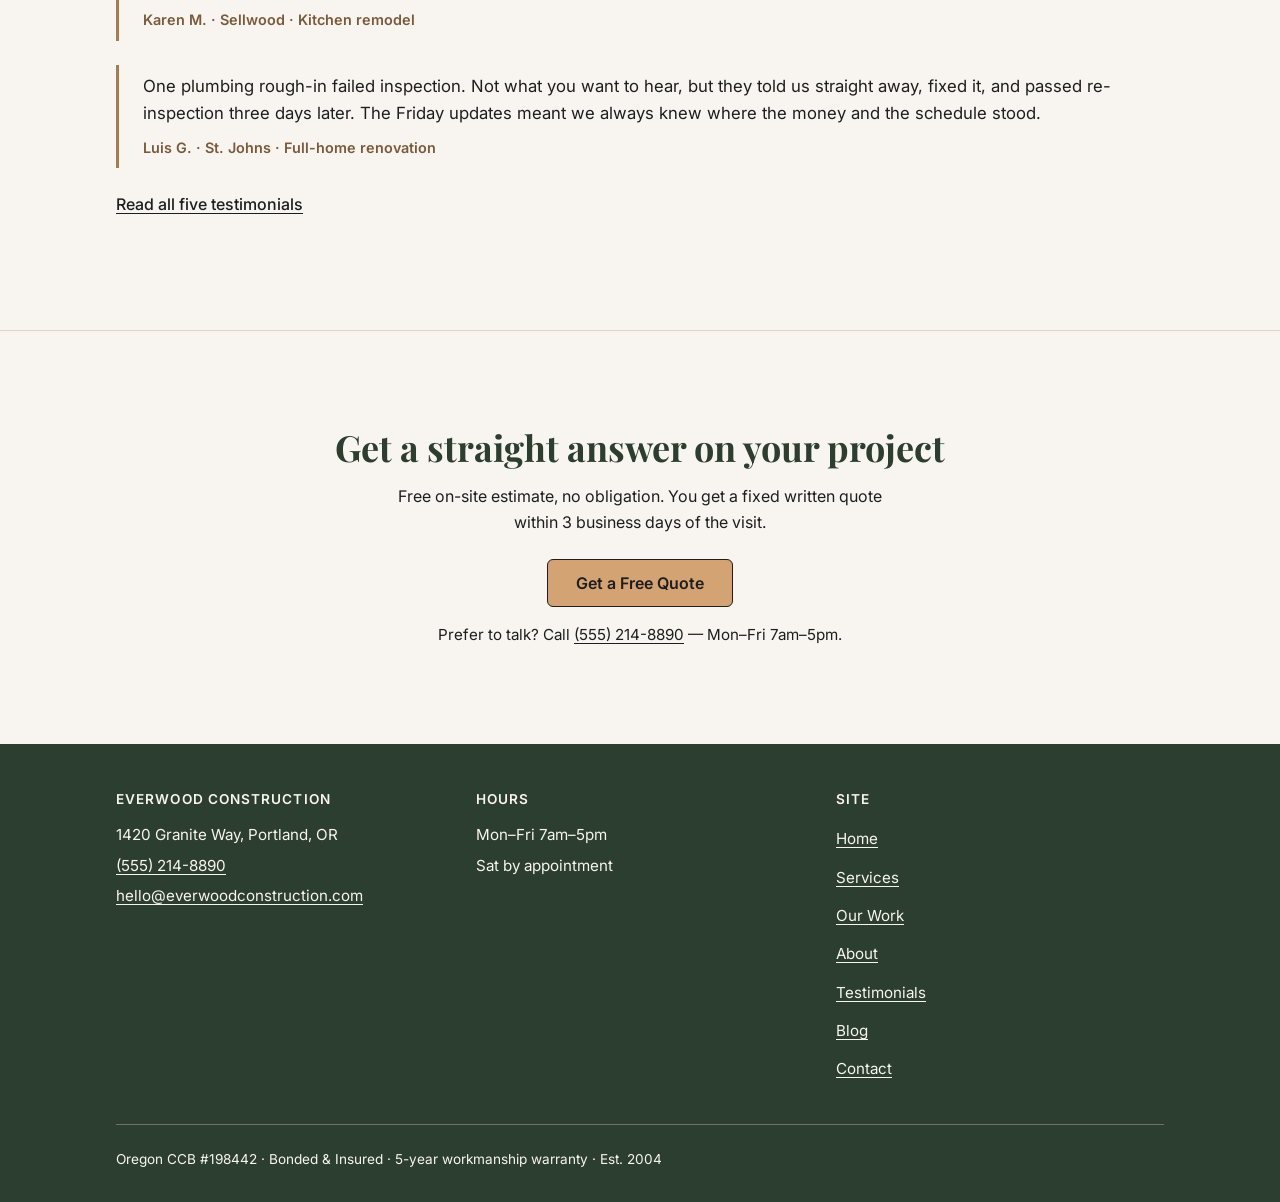
==== commit b3ee4f4b: "Faded background images in text boxes; drop header phone link All 16 text-only boxes (Home services/" ====
--- a/index.html
+++ b/index.html
@@ -24,7 +24,6 @@
         <a href="about.html">About</a>
         <a href="contact.html">Contact</a>
       </nav>
-      <a class="header-phone" href="tel:+15552148890">(555) 214-8890</a>
       <a class="btn-primary header-cta" href="contact.html">Get a Free Quote</a>
       <button class="nav-toggle" type="button" aria-expanded="false" aria-controls="drawer" aria-label="Open menu">
         <svg width="20" height="20" viewBox="0 0 20 20" aria-hidden="true" focusable="false"><path d="M2 4h16M2 10h16M2 16h16" stroke="currentColor" stroke-width="2"/></svg>
@@ -73,32 +72,32 @@
           <p>We don't chase every kind of job. These are the six we've done 480+ times, and the only six we quote.</p>
         </div>
         <div class="grid grid-3 fade-up">
-          <div class="card">
+          <div class="card has-bg bg-svc-kitchen">
             <h3>Kitchen remodels</h3>
             <p>Layout changes, cabinets, quartz or butcher block counters, tile, lighting. Typically $45–90k over 6–9 weeks.</p>
             <p><a class="text-link" href="services.html#kitchens">Kitchen details</a></p>
           </div>
-          <div class="card">
+          <div class="card has-bg bg-svc-bathroom">
             <h3>Bathroom renovations</h3>
             <p>Tubs to walk-in showers, tile, heated floors, ventilation done right. Typically $25–55k over 4–6 weeks.</p>
             <p><a class="text-link" href="services.html#bathrooms">Bathroom details</a></p>
           </div>
-          <div class="card">
+          <div class="card has-bg bg-svc-addition">
             <h3>Room additions</h3>
             <p>Primary suites, family rooms, bump-outs — engineered, permitted, tied in clean. Typically $90–180k over 10–16 weeks.</p>
             <p><a class="text-link" href="services.html#additions">Addition details</a></p>
           </div>
-          <div class="card">
+          <div class="card has-bg bg-svc-fullhome">
             <h3>Full-home renovations</h3>
             <p>Down-to-the-studs work on older Portland houses, systems included. Typically $150–400k over 16–30 weeks.</p>
             <p><a class="text-link" href="services.html#full-home">Full-home details</a></p>
           </div>
-          <div class="card">
+          <div class="card has-bg bg-svc-deck">
             <h3>Decks &amp; outdoor structures</h3>
             <p>Cedar, ipe, and composite decks, pergolas, covered porches. Typically $15–45k over 2–4 weeks.</p>
             <p><a class="text-link" href="services.html#decks">Deck details</a></p>
           </div>
-          <div class="card">
+          <div class="card has-bg bg-svc-structural">
             <h3>Structural repair</h3>
             <p>Foundations, beams, dry rot, seismic strapping. Diagnosed first, fixed once. Typically $8–60k over 1–4 weeks.</p>
             <p><a class="text-link" href="services.html#structural">Structural details</a></p>
@@ -113,22 +112,22 @@
           <h2>Four steps, no surprises</h2>
         </div>
         <ol class="steps fade-up">
-          <li>
+          <li class="has-bg bg-step-visit">
             <h3>Site visit</h3>
             <span class="timeframe">60–90 minutes</span>
             <p>We walk the space with you, take measurements, and talk honestly about what your budget buys. Free, no obligation.</p>
           </li>
-          <li>
+          <li class="has-bg bg-step-quote">
             <h3>Written quote</h3>
             <span class="timeframe">Within 3 business days</span>
             <p>A fixed-price quote with line items and allowances spelled out. No "TBD" rows, no verbal ballparks.</p>
           </li>
-          <li>
+          <li class="has-bg bg-step-build">
             <h3>Build with weekly updates</h3>
             <span class="timeframe">Per the quoted schedule</span>
             <p>One lead carpenter owns your job. Every Friday you get photos, what happened, and what happens next week.</p>
           </li>
-          <li>
+          <li class="has-bg bg-step-walkthrough">
             <h3>Final walkthrough &amp; warranty</h3>
             <span class="timeframe">About 1 hour, then 5 years</span>
             <p>We walk every room together and fix the punch list before final payment. Then the 5-year workmanship warranty starts, in writing.</p>
@@ -144,19 +143,19 @@
           <p>Every job gets a budget range, a schedule, and at least one problem nobody saw coming. Here's how three of them went.</p>
         </div>
         <div class="grid grid-3 fade-up">
-          <div class="card">
+          <div class="card has-bg bg-proj-kitchen">
             <span class="tag">Kitchen remodel</span>
             <h3>Sellwood</h3>
             <p class="meta">$58–72k · 8 weeks</p>
             <p>Opened a 1926 kitchen to the dining room and found knob-and-tube wiring behind the plaster. Rewired the kitchen circuits and added a subpanel — 4 days added, not 4 weeks.</p>
           </div>
-          <div class="card">
+          <div class="card has-bg bg-proj-fullhome">
             <span class="tag">Full-home renovation</span>
             <h3>St. Johns</h3>
             <p class="meta">$210–260k · 22 weeks</p>
             <p>A 1910 four-square with a ridge beam sagging an inch and a half. We jacked the roof, set an engineered LVL beam, then renovated all three floors.</p>
           </div>
-          <div class="card">
+          <div class="card has-bg bg-proj-addition">
             <span class="tag">Room addition</span>
             <h3>Irvington</h3>
             <p class="meta">$115–140k · 14 weeks</p>
--- a/css/main.css
+++ b/css/main.css
@@ -177,8 +177,6 @@
 
 .wordmark svg { display: block; width: 172px; height: auto; }
 
-.header-phone { display: none; }
-
 .header-cta { display: none; }
 
 .main-nav { display: none; }
@@ -394,6 +392,38 @@
   max-width: 68ch;
   margin-bottom: var(--space-3);
 }
+
+/* Faded background image inside a box; text stays on top and readable.
+   Uses ::after because .steps li already uses ::before for the counter. */
+.has-bg {
+  position: relative;
+  z-index: 0;
+  overflow: hidden;
+}
+
+.has-bg::after {
+  content: "";
+  position: absolute;
+  inset: 0;
+  z-index: -1;
+  background-size: cover;
+  background-position: center;
+  opacity: 0.25;
+}
+
+.bg-svc-kitchen::after { background-image: url("../assets/images/svc-kitchen.jpg"); }
+.bg-svc-bathroom::after { background-image: url("../assets/images/svc-bathroom.jpg"); }
+.bg-svc-addition::after { background-image: url("../assets/images/svc-addition.jpg"); }
+.bg-svc-fullhome::after { background-image: url("../assets/images/svc-fullhome.jpg"); }
+.bg-svc-deck::after { background-image: url("../assets/images/svc-deck.jpg"); }
+.bg-svc-structural::after { background-image: url("../assets/images/svc-structural.jpg"); }
+.bg-step-visit::after { background-image: url("../assets/images/step-visit.jpg"); }
+.bg-step-quote::after { background-image: url("../assets/images/step-quote.jpg"); }
+.bg-step-build::after { background-image: url("../assets/images/step-build.jpg"); }
+.bg-step-walkthrough::after { background-image: url("../assets/images/step-walkthrough.jpg"); }
+.bg-proj-kitchen::after { background-image: url("../assets/images/proj-kitchen.jpg"); }
+.bg-proj-fullhome::after { background-image: url("../assets/images/proj-fullhome.jpg"); }
+.bg-proj-addition::after { background-image: url("../assets/images/proj-addition.jpg"); }
 
 /* ---------- Steps (How We Work) ---------- */
 
@@ -700,16 +730,6 @@
 
   .section + .section { padding-top: 0; }
 
-  .header-phone {
-    display: inline-flex;
-    align-items: center;
-    min-height: 44px;
-    color: var(--green);
-    font-weight: 600;
-    text-decoration: none;
-    white-space: nowrap;
-  }
-
   .wordmark svg { width: 215px; }
 
   .main-nav { gap: var(--space-3); }
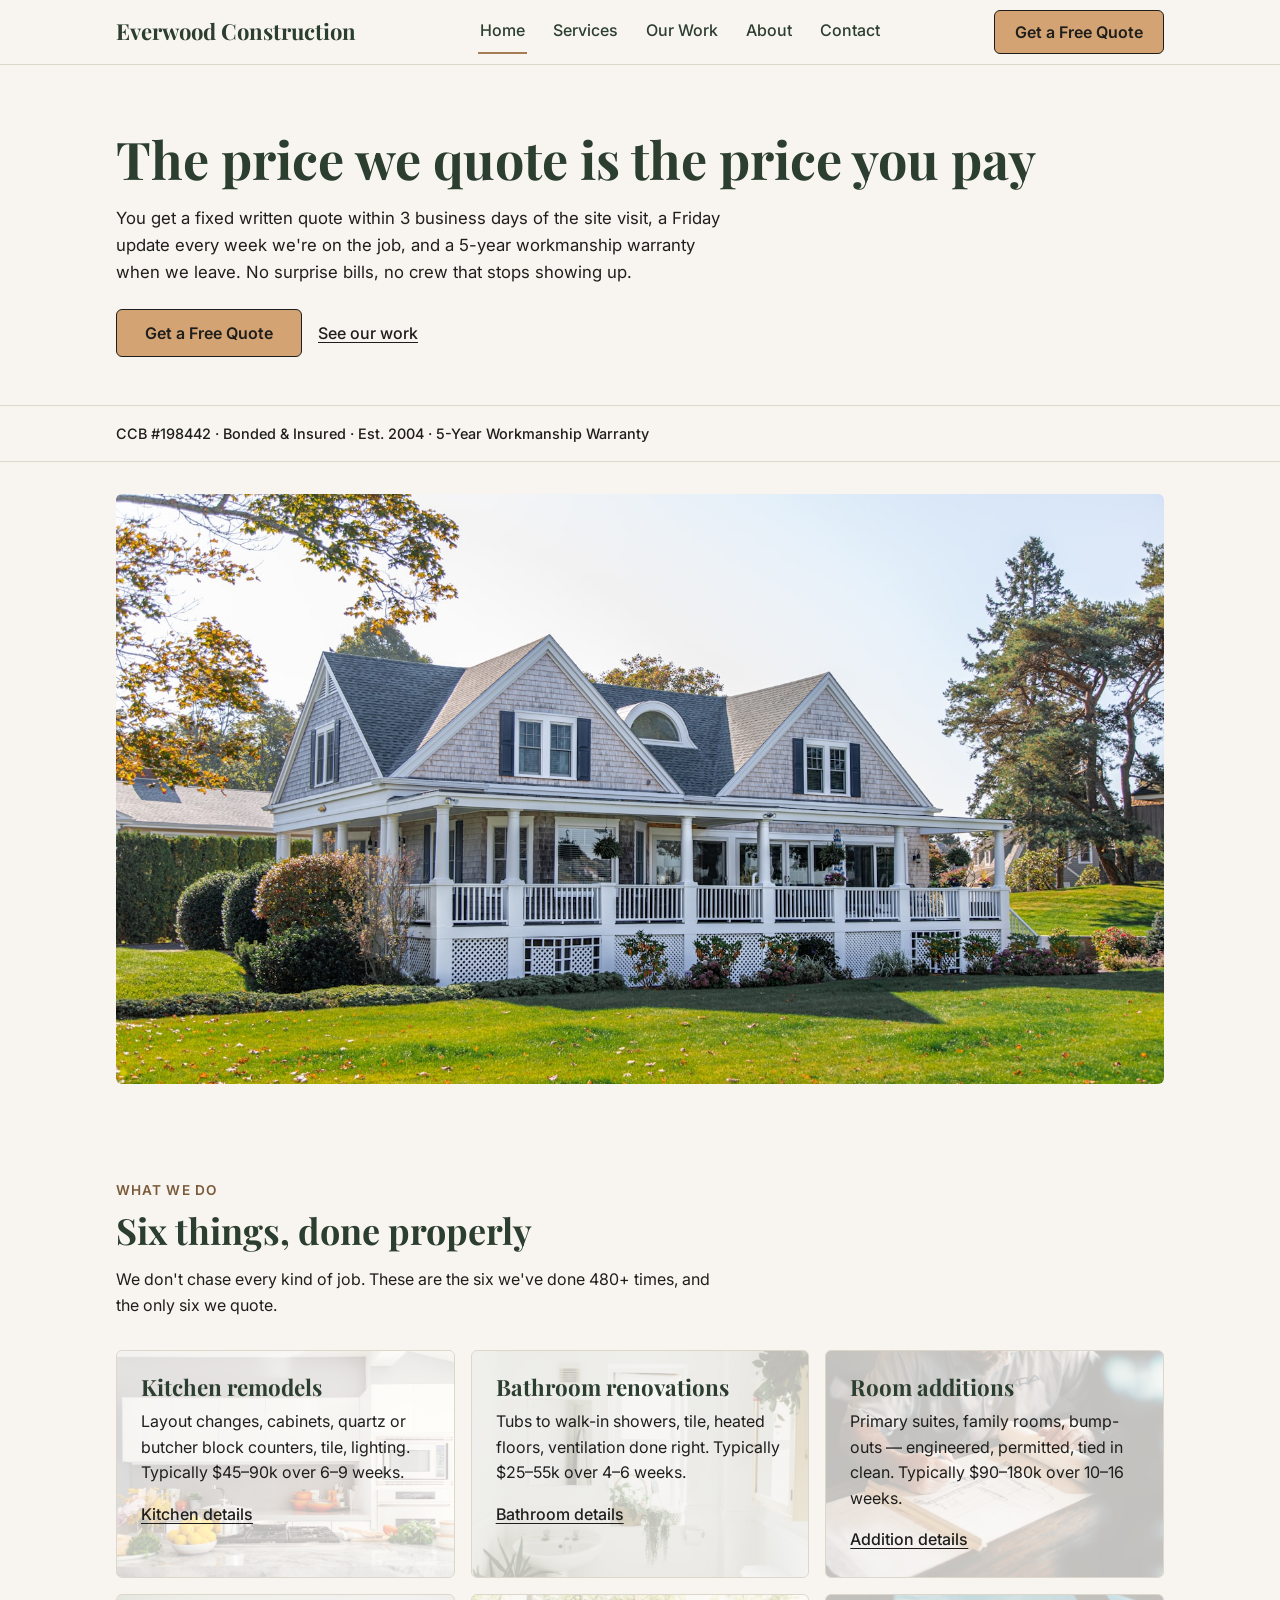
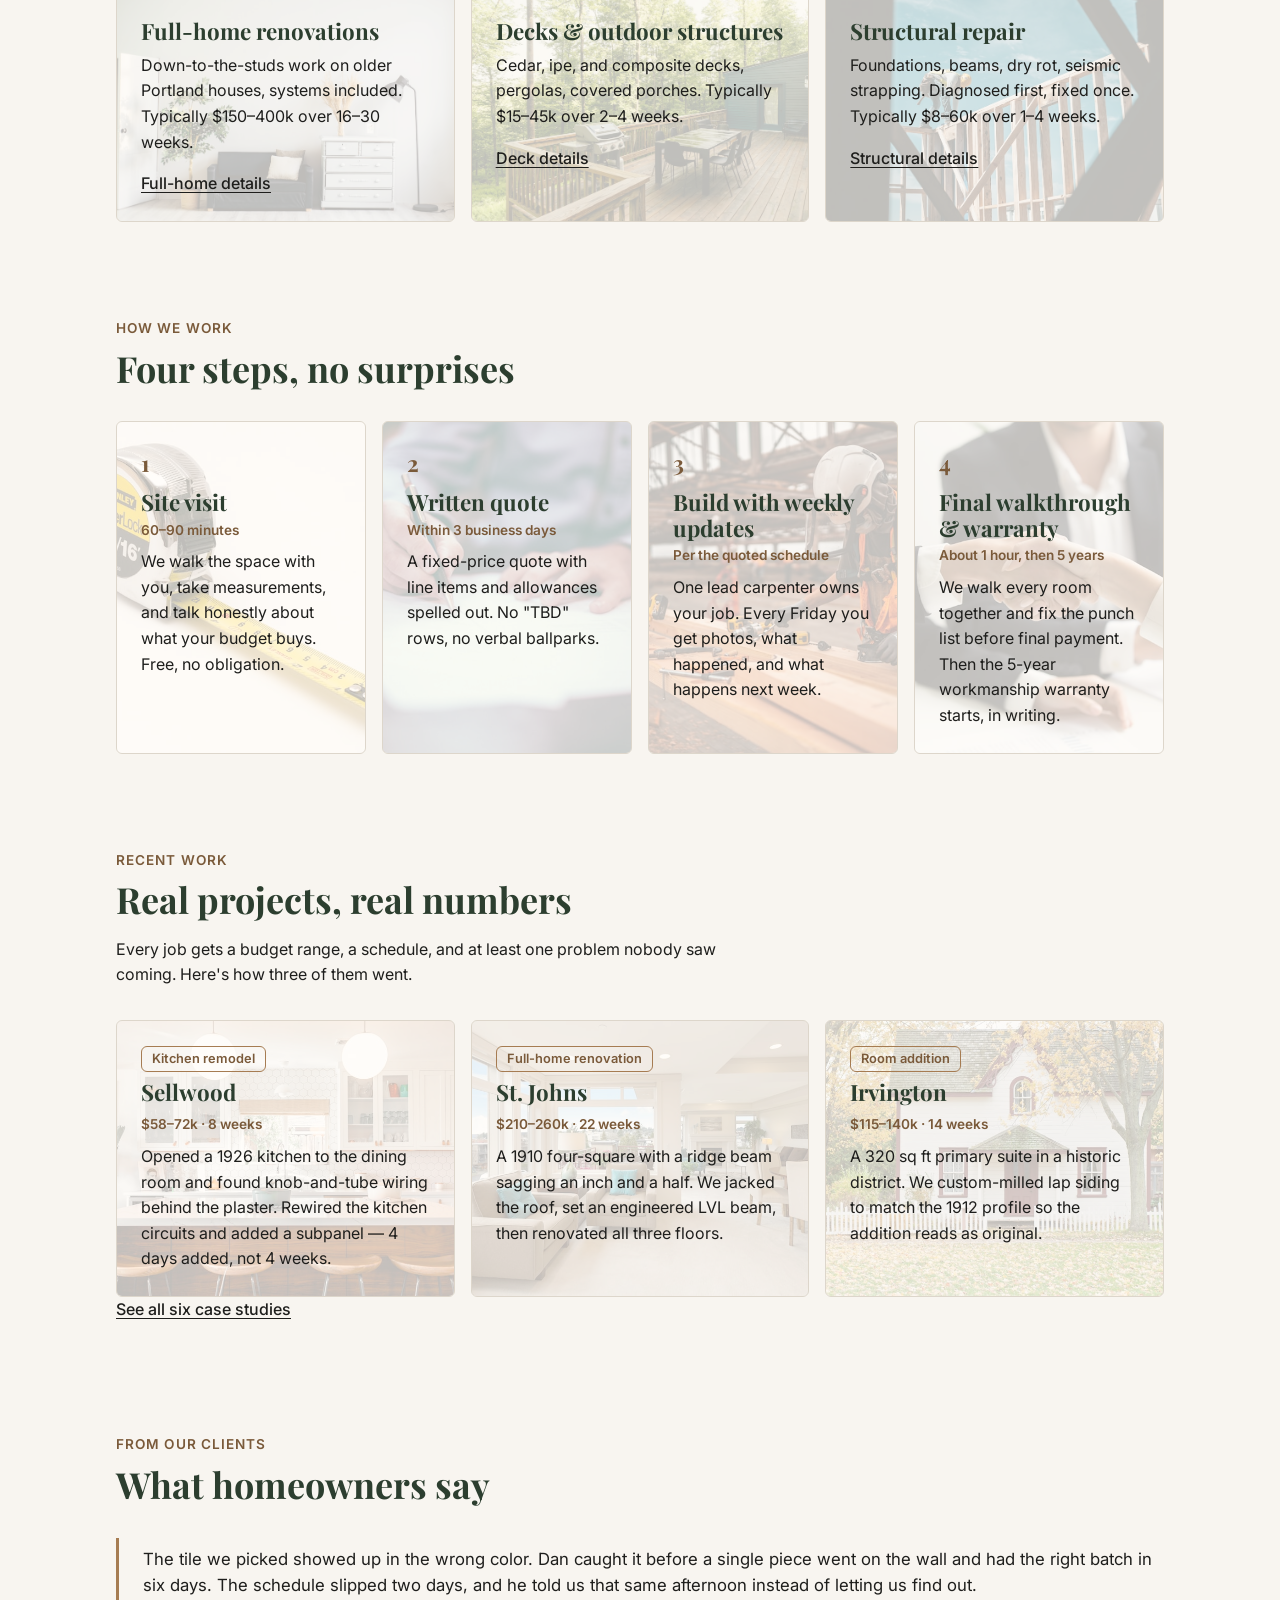
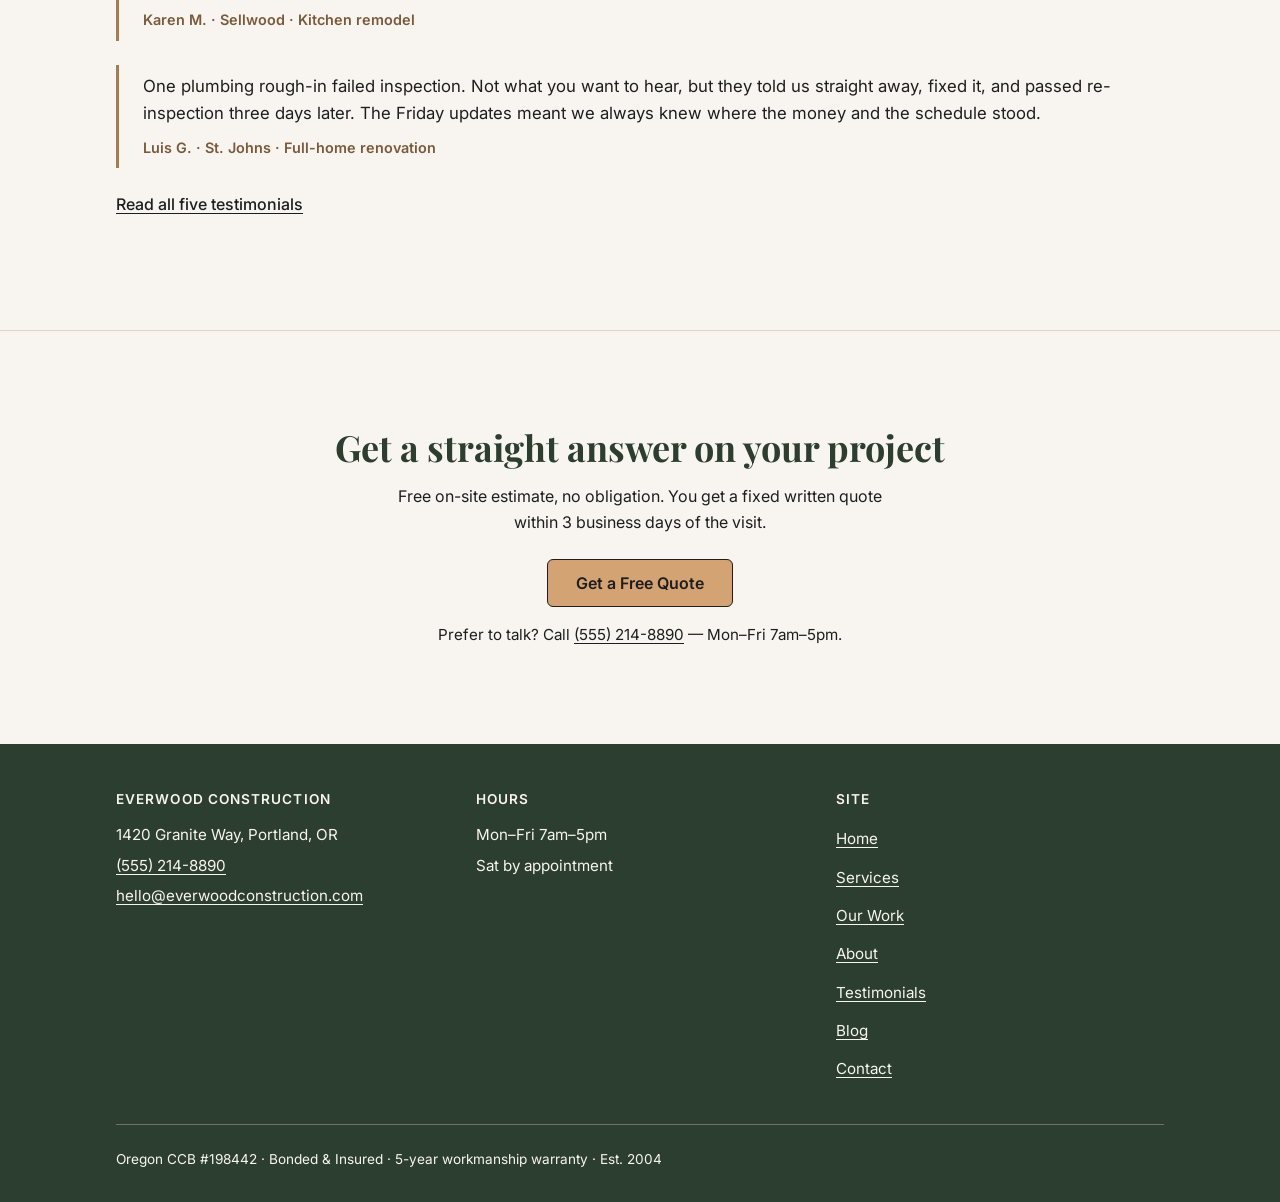
==== commit aaa53c24: "Larger wordmark; 75%-width drawer with blur backdrop and pattern Wordmark up to 250px on desktop (18" ====
--- a/index.html
+++ b/index.html
@@ -42,7 +42,6 @@
         <a href="about.html">About</a>
         <a href="contact.html">Contact</a>
       </nav>
-      <a class="drawer-phone" href="tel:+15552148890">Call (555) 214-8890</a>
     </div>
   </header>
   <main>
--- a/css/main.css
+++ b/css/main.css
@@ -175,7 +175,7 @@
   text-decoration: none;
 }
 
-.wordmark svg { display: block; width: 172px; height: auto; }
+.wordmark svg { display: block; width: 180px; height: auto; }
 
 .header-cta { display: none; }
 
@@ -198,15 +198,33 @@
 
 .drawer {
   position: fixed;
-  inset: 0;
+  top: 0;
+  right: 0;
+  bottom: 0;
+  width: 75%;
   z-index: 50;
-  background: var(--green);
+  background-color: var(--green);
+  background-image: url("data:image/svg+xml,%3Csvg xmlns='http://www.w3.org/2000/svg' width='56' height='56' viewBox='0 0 56 56'%3E%3Cg fill='none' stroke='%23F8F5F0' stroke-opacity='0.08' stroke-width='1.5'%3E%3Cpath d='M12 30 28 16l16 14M17 27v15h22V27'/%3E%3C/g%3E%3C/svg%3E");
+  border-left: 3px solid var(--taupe);
   display: flex;
   flex-direction: column;
-  padding: var(--space-3) var(--space-2);
+  padding: var(--space-3) var(--space-3) calc(var(--actionbar-h) + var(--space-3));
   transform: translateX(100%);
   transition: transform 0.25s ease;
   visibility: hidden;
+}
+
+/* Blurred strip over the page left of the open drawer */
+.drawer::before {
+  content: "";
+  position: absolute;
+  top: 0;
+  bottom: 0;
+  right: 100%;
+  width: 34vw;
+  background: rgba(30, 30, 28, 0.25);
+  backdrop-filter: blur(4px);
+  -webkit-backdrop-filter: blur(4px);
 }
 
 .drawer.open {
@@ -254,17 +272,14 @@
 .drawer nav a[aria-current="page"] {
   text-decoration: underline;
   text-underline-offset: 6px;
-}
-
-.drawer-phone {
+  text-decoration-color: var(--taupe);
+}
+
+.drawer nav a:hover {
   color: var(--bg);
-  font-weight: 600;
-  text-decoration: none;
-  padding: var(--space-2) 0;
-  min-height: 44px;
-  display: flex;
-  align-items: center;
-  border-top: 1px solid rgba(248, 245, 240, 0.3);
+  text-decoration: underline;
+  text-underline-offset: 6px;
+  text-decoration-color: var(--taupe);
 }
 
 /* ---------- Sticky bottom action bar (mobile only) ---------- */
@@ -730,7 +745,7 @@
 
   .section + .section { padding-top: 0; }
 
-  .wordmark svg { width: 215px; }
+  .wordmark svg { width: 250px; }
 
   .main-nav { gap: var(--space-3); }
 
